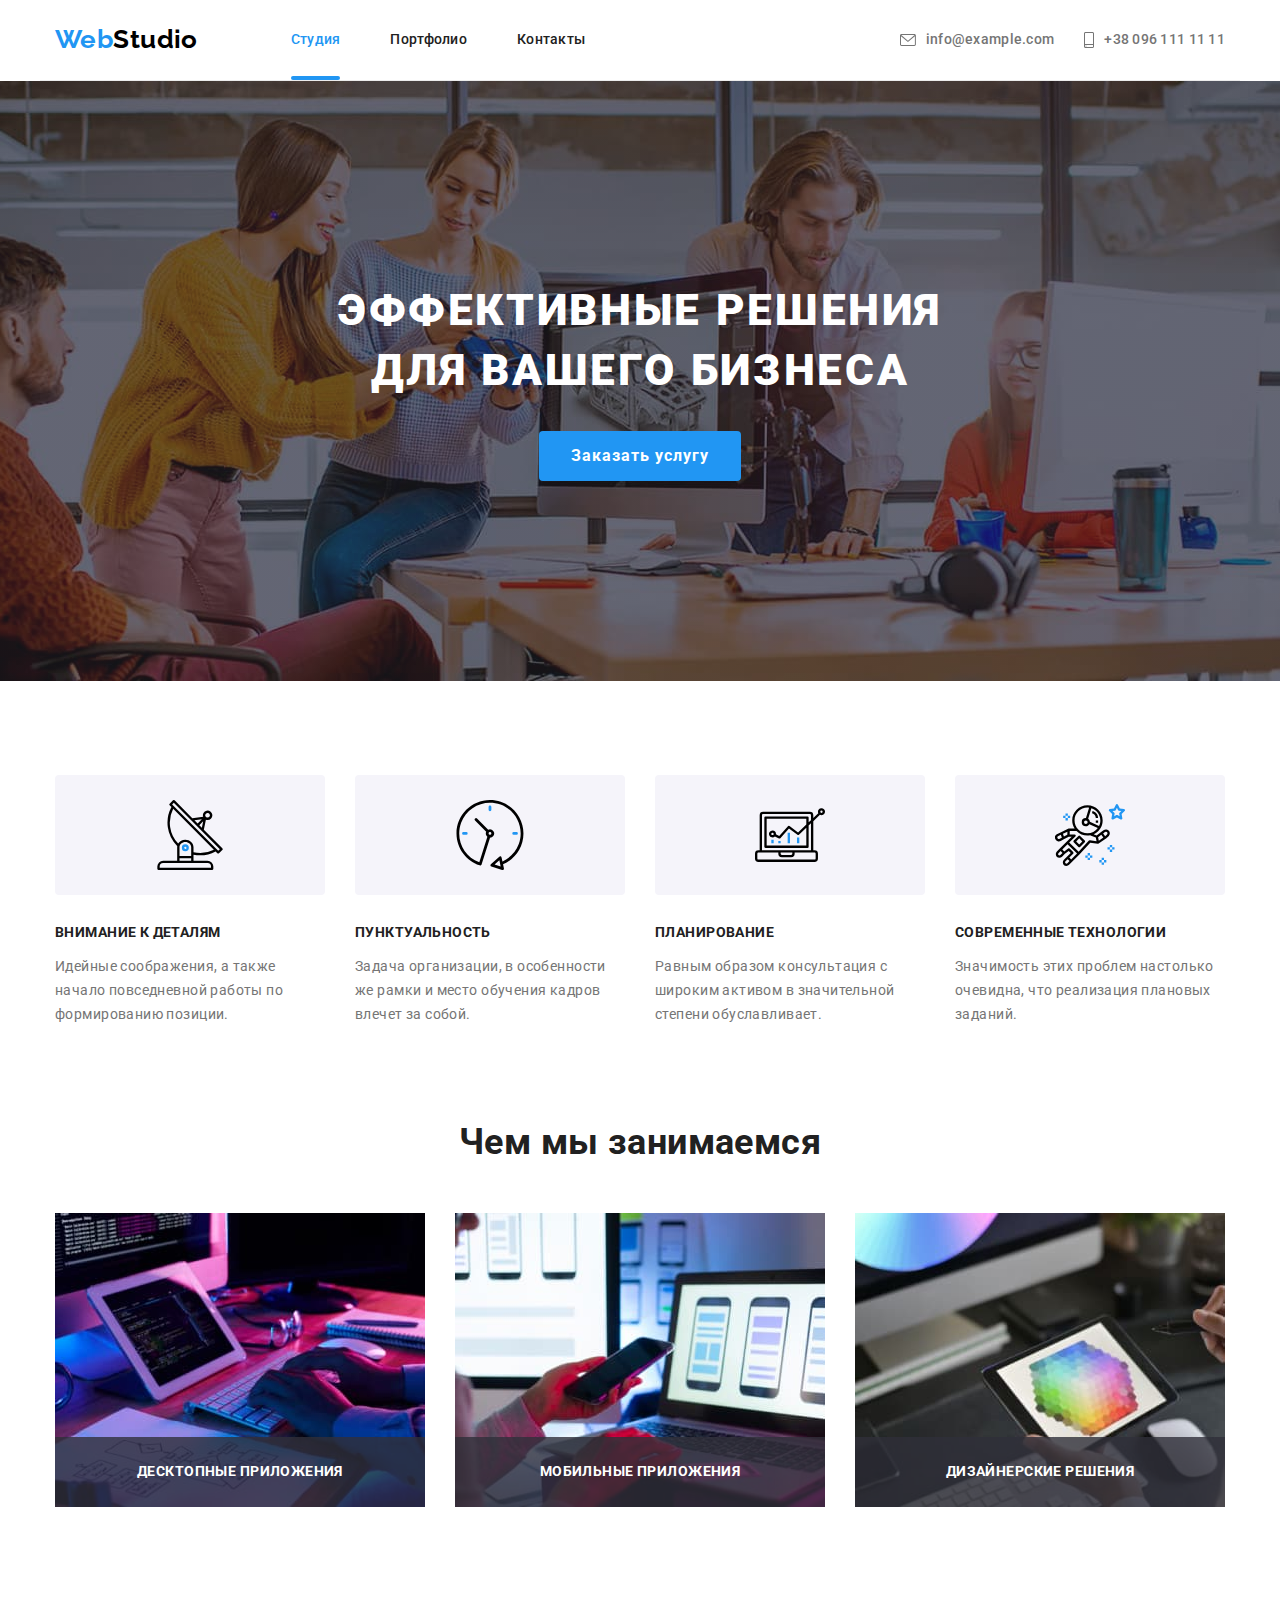
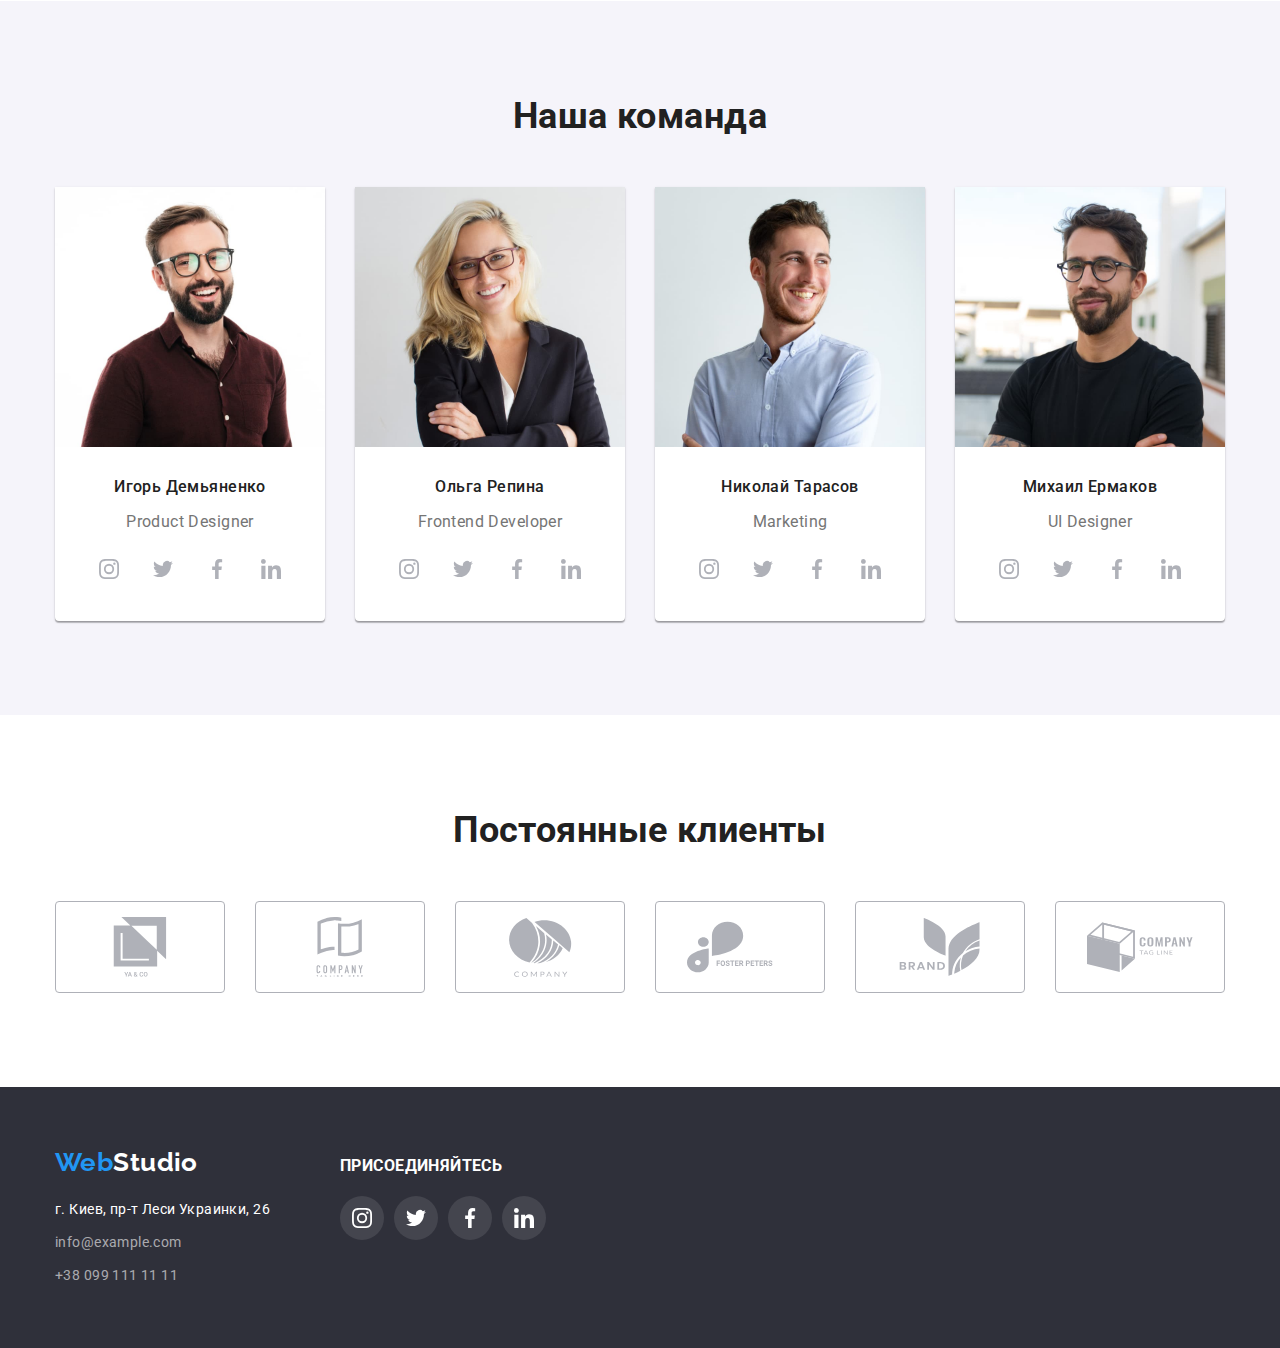
==== index.html @ 9ed55882 "summary" ====
<!DOCTYPE html>
<html lang="ru">
  <head>
    <meta charset="UTF-8" />
    <meta http-equiv="X-UA-Compatible" content="IE=edge" />
    <meta name="viewport" content="width=device-width, initial-scale=1.0" />
    <link
      href="https://fonts.googleapis.com/css2?family=Raleway:wght@700&family=Roboto:wght@400;500;700;900&display=swap"
      rel="stylesheet"
    />
    <link
      rel="stylesheet"
      href="https://cdnjs.cloudflare.com/ajax/libs/modern-normalize/1.1.0/modern-normalize.min.css"
    />
    <link rel="stylesheet" href="./css/style.css" />
    <title>Document</title>
  </head>

  <body>
    <!--ШАПКА-->

    <header>
      <div class="container main-nav">
        <nav class="logo-nav">
          <a href="./index.html" lang="en" class="logo">
            <span class="logo-color">Web</span>Studio</a
          >
          <ul class="site-nav list">
            <li class="item">
              <a href="./index.html" class="link current">Студия</a>
            </li>
            <li class="item">
              <a href="./portfolio.html" class="link">Портфолио</a>
            </li>
            <li class="item">
              <a href="#" class="link">Контакты</a>
            </li>
          </ul>
        </nav>

        <ul class="auth-nav list">
          <li class="item">
            <a class="contact-list" href="mailto:info@devstudio.com">
              <svg class="contact-icon" aria-hidden="true" width="16" height="12">
                <use href="./images/icons.svg.svg#icon-envelope"></use>
              </svg>
              info@example.com
            </a>
          </li>
          <li class="item">
            <a class="contact-list" href="tel:+380961111111">
              <svg class="contact-icon" aria-hidden="true" width="10" height="16">
                <use href="./images/icons.svg.svg#icon-smartphone"></use>
              </svg>
              +38 096 111 11 11
            </a>
          </li>
        </ul>
      </div>
    </header>

    <!--Контент-->

    <main>
      <!-- Герой-->

      <section class="hero">
        <h1 class="title">Эффективные решения для вашего бизнеса</h1>
        <button type="button" class="button" data-modal-open>Заказать услугу</button>
      </section>

      <!--Особенности-->

      <section class="section">
        <div class="container">
          <h2 class="visually-hidden">Особенности</h2>
          <ul class="list features">
            <li class="item">
              <div class="icon-item">
                <svg class="icon-features">
                  <use href="./images/icons.svg.svg#icon-antenna"></use>
                </svg>
              </div>
              <h3 class="features-list">Внимание к деталям</h3>
              <p class="text">
                Идейные соображения, а также начало повседневной работы по формированию позиции.
              </p>
            </li>
            <li class="item">
              <div class="icon-item">
                <svg class="icon-features">
                  <use href="./images/icons.svg.svg#icon-clock" width="70" height="70"></use>
                </svg>
              </div>
              <h3 class="features-list">Пунктуальность</h3>
              <p class="text">
                Задача организации, в особенности же рамки и место обучения кадров влечет за собой.
              </p>
            </li>
            <li class="item">
              <div class="icon-item">
                <svg class="icon-features">
                  <use href="./images/icons.svg.svg#icon-diagram" width="70" height="70"></use>
                </svg>
              </div>
              <h3 class="features-list">Планирование</h3>
              <p class="text">
                Равным образом консультация с широким активом в значительной степени обуславливает.
              </p>
            </li>
            <li class="item">
              <div class="icon-item">
                <svg class="icon-features">
                  <use href="./images/icons.svg.svg#icon-astronaut" width="70" height="70"></use>
                </svg>
              </div>
              <h3 class="features-list">Современные технологии</h3>
              <p class="text">
                Значимость этих проблем настолько очевидна, что реализация плановых заданий.
              </p>
            </li>
          </ul>
        </div>
      </section>

      <!--Чем мы занимаемся-->

      <section class="section-box">
        <div class="container">
          <h2 class="section-title">Чем мы занимаемся</h2>
          <ul class="list image">
            <li class="item">
              <div class="thumb">
                <img src="./images/img_6.jpg" alt="набор тексту на клавиатуре" width="370" />
                <div class="text-thumb">
                  <p>Десктопные приложения</p>
                </div>
              </div>
            </li>
            <li class="item">
              <div class="thumb">
                <img src="./images/img_5.jpg" alt="смартфон в руке" width="370" />
                <div class="text-thumb">
                  <p>Мобильные приложения</p>
                </div>
              </div>
            </li>
            <li class="item">
              <div class="thumb">
                <img src="./images/img_0.jpg" alt="планшет з гамой цветов" width="370" />
                <div class="text-thumb">
                  <p>Дизайнерские решения</p>
                </div>
              </div>
            </li>
          </ul>
        </div>
      </section>

      <!--Наша команда-->

      <section class="team-box">
        <div class="container">
          <h2 class="section-title team-name">Наша команда</h2>
          <ul class="list team">
            <li class="element-team">
              <img src="./images/img_1.jpg" alt="Работник 1" width="270" height="260" />
              <div class="team-title">
                <h3 class="section-name">Игорь Демьяненко</h3>
                <p lang="en" class="position">Product Designer</p>
                <ul class="list social-list-team">
                  <li class="social-link-team">
                    <a href="#" class="area-icon-team" aria-label="Ссылка на instagram">
                      <svg class="social-logo-team">
                        <use href="./images/icons.svg.svg#icon-instagram"></use>
                      </svg>
                    </a>
                  </li>
                  <li class="social-link-team">
                    <a href="#" class="area-icon-team" aria-label="Ссылка на twitter">
                      <svg class="social-logo-team">
                        <use href="./images/icons.svg.svg#icon-twitter"></use>
                      </svg>
                    </a>
                  </li>
                  <li class="social-link-team">
                    <a href="#" class="area-icon-team" aria-label="Ссылка на facebook">
                      <svg class="social-logo-team">
                        <use href="./images/icons.svg.svg#icon-facebook"></use>
                      </svg>
                    </a>
                  </li>
                  <li class="social-link-team">
                    <a href="#" class="area-icon-team" aria-label="Ссылка на linkedin">
                      <svg class="social-logo-team">
                        <use href="./images/icons.svg.svg#icon-linkedin"></use>
                      </svg>
                    </a>
                  </li>
                </ul>
              </div>
            </li>
            <li class="element-team">
              <img src="./images/img_2.jpg" alt="Работник 2" width="270" height="260" />
              <div class="team-title">
                <h3 class="section-name">Ольга Репина</h3>
                <p lang="en" class="position">Frontend Developer</p>
                <ul class="list social-list-team">
                  <li class="social-link-team">
                    <a href="#" class="area-icon-team" aria-label="Ссылка на instagram">
                      <svg class="social-logo-team">
                        <use href="./images/icons.svg.svg#icon-instagram"></use>
                      </svg>
                    </a>
                  </li>
                  <li class="social-link-team">
                    <a href="#" class="area-icon-team" aria-label="Ссылка на twitter">
                      <svg class="social-logo-team">
                        <use href="./images/icons.svg.svg#icon-twitter"></use>
                      </svg>
                    </a>
                  </li>
                  <li class="social-link-team">
                    <a href="#" class="area-icon-team" aria-label="Ссылка на facebook">
                      <svg class="social-logo-team">
                        <use href="./images/icons.svg.svg#icon-facebook"></use>
                      </svg>
                    </a>
                  </li>
                  <li class="social-link-team">
                    <a href="#" class="area-icon-team" aria-label="Ссылка на linkedin">
                      <svg class="social-logo-team">
                        <use href="./images/icons.svg.svg#icon-linkedin"></use>
                      </svg>
                    </a>
                  </li>
                </ul>
              </div>
            </li>
            <li class="element-team">
              <img src="./images/img_3.jpg" alt="Работник 3" width="270" height="260" />
              <div class="team-title">
                <h3 class="section-name">Николай Тарасов</h3>
                <p lang="en" class="position">Marketing</p>
                <ul class="list social-list-team">
                  <li class="social-link-team">
                    <a href="#" class="area-icon-team" aria-label="Ссылка на instagram">
                      <svg class="social-logo-team">
                        <use href="./images/icons.svg.svg#icon-instagram"></use>
                      </svg>
                    </a>
                  </li>
                  <li class="social-link-team">
                    <a href="#" class="area-icon-team" aria-label="Ссылка на twitter">
                      <svg class="social-logo-team">
                        <use href="./images/icons.svg.svg#icon-twitter"></use>
                      </svg>
                    </a>
                  </li>
                  <li class="social-link-team">
                    <a href="#" class="area-icon-team" aria-label="Ссылка на facebook">
                      <svg class="social-logo-team">
                        <use href="./images/icons.svg.svg#icon-facebook"></use>
                      </svg>
                    </a>
                  </li>
                  <li class="social-link-team">
                    <a href="#" class="area-icon-team" aria-label="Ссылка на linkedin">
                      <svg class="social-logo-team">
                        <use href="./images/icons.svg.svg#icon-linkedin"></use>
                      </svg>
                    </a>
                  </li>
                </ul>
              </div>
            </li>
            <li class="element-team">
              <img src="./images/img_4.jpg" alt="Работник 4" width="270" height="260" />
              <div class="team-title">
                <h3 class="section-name">Михаил Ермаков</h3>
                <p lang="en" class="position">UI Designer</p>
                <ul class="list social-list-team">
                  <li class="social-link-team">
                    <a href="#" class="area-icon-team" aria-label="Ссылка на instagram">
                      <svg class="social-logo-team">
                        <use href="./images/icons.svg.svg#icon-instagram"></use>
                      </svg>
                    </a>
                  </li>
                  <li class="social-link-team">
                    <a href="#" class="area-icon-team" aria-label="Ссылка на twitter">
                      <svg class="social-logo-team">
                        <use href="./images/icons.svg.svg#icon-twitter"></use>
                      </svg>
                    </a>
                  </li>
                  <li class="social-link-team">
                    <a href="#" class="area-icon-team" aria-label="Ссылка на facebook">
                      <svg class="social-logo-team">
                        <use href="./images/icons.svg.svg#icon-facebook"></use>
                      </svg>
                    </a>
                  </li>
                  <li class="social-link-team">
                    <a href="#" class="area-icon-team" aria-label="Ссылка на linkedin">
                      <svg class="social-logo-team">
                        <use href="./images/icons.svg.svg#icon-linkedin"></use>
                      </svg>
                    </a>
                  </li>
                </ul>
              </div>
            </li>
          </ul>
        </div>
      </section>

      <!--Клиенты-->

      <section class="section">
        <div class="container">
          <h2 class="section-title">Постоянные клиенты</h2>
          <ul class="client-list">
            <li class="list client">
              <a href="#" class="item-client">
                <svg class="client-logo">
                  <use href="./images/icons.svg.svg#icon-Union"></use>
                </svg>
              </a>
            </li>
            <li class="list client">
              <a href="#" class="item-client">
                <svg class="client-logo">
                  <use href="./images/icons.svg.svg#icon-group_5"></use>
                </svg>
              </a>
            </li>
            <li class="list client">
              <a href="#" class="item-client">
                <svg class="client-logo">
                  <use href="./images/icons.svg.svg#icon-group_1"></use>
                </svg>
              </a>
            </li>
            <li class="list client">
              <a href="#" class="item-client">
                <svg class="client-logo">
                  <use href="./images/icons.svg.svg#icon-group_2"></use>
                </svg>
              </a>
            </li>
            <li class="list client">
              <a href="#" class="item-client">
                <svg class="client-logo">
                  <use href="./images/icons.svg.svg#icon-group_3"></use>
                </svg>
              </a>
            </li>
            <li class="list client">
              <a href="#" class="item-client">
                <svg class="client-logo">
                  <use href="./images/icons.svg.svg#icon-group_4"></use>
                </svg>
              </a>
            </li>
          </ul>
        </div>
      </section>
    </main>

    <!--Подвал-->

    <footer class="footer">
      <div class="container footer-list">
        <div class="footer-nav">
          <a href="./index.html" lang="en" class="logo-footer">
            <span class="logo-color">Web</span>Studio</a
          >

          <address>
            <ul class="list">
              <li class="item">
                <a
                  href="https://goo.gl/maps/piqngm7oDQpEDh6u6"
                  target="_blank"
                  rel="noopener nofollow noreferrer"
                  class="map"
                >
                  г. Киев, пр-т Леси Украинки, 26
                </a>
              </li>
              <li class="item">
                <a href="mailto:info@example.com" class="contacts">info@example.com</a>
              </li>
              <li class="item">
                <a href="tel:+380991111111" class="contacts">+38 099 111 11 11</a>
              </li>
            </ul>
          </address>
        </div>
        <div class="socials">
          <h3 class="socials-title">присоединяйтесь</h3>
          <ul class="list social-list">
            <li class="social-link">
              <a href="#" class="area-icon" aria-label="Ссылка на instagram">
                <svg class="social-logo">
                  <use href="./images/icons.svg.svg#icon-instagram"></use>
                </svg>
              </a>
            </li>
            <li class="social-link">
              <a href="#" class="area-icon" aria-label="Ссылка на twitter">
                <svg class="social-logo">
                  <use href="./images/icons.svg.svg#icon-twitter"></use>
                </svg>
              </a>
            </li>
            <li class="social-link">
              <a href="#" class="area-icon" aria-label="Ссылка на facebook">
                <svg class="social-logo">
                  <use href="./images/icons.svg.svg#icon-facebook"></use>
                </svg>
              </a>
            </li>
            <li class="social-link">
              <a href="#" class="area-icon" aria-label="Ссылка на linkedin">
                <svg class="social-logo">
                  <use href="./images/icons.svg.svg#icon-linkedin"></use>
                </svg>
              </a>
            </li>
          </ul>
        </div>
      </div>
    </footer>

    <!--MOdal-->

    <div class="backdrop is-hidden" data-modal>
      <div class="modal">
        <button type="button" class="close-button" data-modal-close>
          <svg class="close-button-icon">
            <use href="./images/icons.svg.svg#close-black"></use>
          </svg>
        </button>
      </div>
    </div>

    <script src="./js/modal.js"></script>
  </body>
</html>
---- css/style.css ----
:root{
--primary-text-color: #757575;
--title-text-color: #212121;
--accent-color: #2196F3;
--primery-white-color: #FFFFFF;
--secondery-bgc-black: #2F303A;
--section-bgc-grey: #F5F4FA;
--cubik-timing: cubic-bezier(0.4, 0, 0.2, 1);
}


body{
background-color: var(--primery-white-color);
color: var(--primary-text-color);
font-family: 'Roboto';
font-size: 14px;
line-height: 1.14;
letter-spacing: 0.03em;
}

html {
    box-sizing: border-box;
}

*,
*::after,
*::before {
    box-sizing: inherit;
}

/* Стили для обнуления верхних отступов у элементов */
h1,
h2,
h3,
h4,
h5,
h6,
p {
    margin-top: 0;
}

/* Класс для обнуления базовых свойств у списков (ul) */
.list {
    list-style: none;
    padding-left: 0;
    margin: 0;
}

/* Класс для обнуления базовых свойств у ссылок */
.link {
    text-decoration: none;
    color: inherit;
}

/* Свойства для корректного отображения картинок */
img {
    display: block;
    max-width: 100%;
    height: auto;
}

/* Свойства для обнуления курсива у address */
address {
    font-style: normal;
}

.container {
    margin-left: auto;
    margin-right: auto;
    width: 1200px;
    padding-left: 15px;
    padding-right: 15px;
}

/* ШАПКА */

.main-nav{
display: flex;
align-items: center;
justify-content: space-between;
border-bottom: 1px solid #ECECEC;
}

.logo{
padding-top: 24px;
padding-bottom: 25px;

color: #000000;

font-family: 'Raleway', sans-serif;  
font-weight: 700;
font-size: 26px;
line-height: 1.19;
text-decoration: none;
transition: color 250ms var(--cubik-timing);
}

.logo-color{
color: var(--accent-color);
font-family: 'Raleway', sans-serif;
font-weight: 700;
font-size: 26px;
line-height: 1.19;
text-decoration: none;
}

.logo:hover,
.logo:focus{
color: var(--accent-color);
}

.logo-nav{
display: flex;
align-items: center;
}

.site-nav{
display: flex;
margin-left: 93px;

}

.site-nav .link::after{
content: '';

position: absolute;
left: 0;
bottom:0;
display: block;
width: 100%;
height: 4px;
border-radius: 2px;
background-color: var(--accent-color);

opacity: 0;
/*transition: opacity 250ms cubic-bezier(0.4, 0, 0.2, 1) ;*/
}

.site-nav .item+ .item{
margin-left: 50px;
}


.site-nav .link{
display: block;
padding-top: 32px;
padding-bottom: 32px;
color: var(--title-text-color);

font-weight: 500;
letter-spacing: 0.02em;
text-decoration: none;

position: relative;
transition: color 250ms var(--cubik-timing);
}

.link.current::after{
opacity: 1;
}

.site-nav .link:hover,
.site-nav .link:focus{
color: var(--accent-color);

}
.link.current{
color: var(--accent-color);}

.auth-nav{
display: flex;
align-items: center;
}

.auth-nav .item+ .item{
margin-left: 30px;
}

.auth-nav a{
display: flex;
padding-top: 32px;
padding-bottom: 32px;

color: var(--primary-text-color);

font-weight: 500;
letter-spacing: 0.02em;
text-decoration: none;
transition: color 250ms var(--cubik-timing);
}

.auth-nav a:hover,
.auth-nav a:focus{
color: var(--accent-color);
}

.contact-list:hover .contact-icon,
.contact-list:focus .contact-icon{
fill: var(--accent-color);
}

.contact-list{
    align-items: center;
}

.contact-icon{
justify-content: center;
align-items: center;
margin-right: 10px;
fill: var(--primary-text-color);
transition: fill 250ms var(--cubik-timing);
}

/* ГЕРОЙ */

.visually-hidden {
    position: absolute;
    width: 1px;
    height: 1px;
    margin: -1px;
    border: 0;
    padding: 0;

    white-space: nowrap;
    clip-path: inset(100%);
    clip: rect(0 0 0 0);
    overflow: hidden;
}

.hero{
text-align: center;
padding: 200px 0;
color: var(--primery-white-color);
max-width: 1600px;
height: 600px;
margin-left: auto;
margin-right: auto;
background-image:linear-gradient(to right, rgba(47, 48, 58, 0.4), rgba(47, 48, 58, 0.4)),
url('../images/office.jpg');
background-color: #C4C4C4;
background-size: cover;
background-repeat: no-repeat;
background-position: center;
}


.title {
width: 693px;
margin-right: auto;
margin-left: auto;
margin-top: 0;
margin-bottom: 30px;

color: var(--primery-white-color);
font-weight: 900;
font-size: 44px;
line-height: 1.36;
text-align: center;
letter-spacing: 0.06em;
text-transform: uppercase;
}

.button{
border-radius: 4px;
padding: 10px 32px;
border-color: var(--accent-color);
border: none;

color: var(--primery-white-color);
background-color: var(--accent-color);

font-family: inherit;
font-weight: 700;
font-size: 16px;
line-height: 1.88;
align-items: center;
text-align: center;
letter-spacing: 0.06em;
cursor: pointer;
transition: background-color 250ms var(--cubik-timing);


}

.button:hover,
.button:focus{
background-color: #188CE8;
}

.is-hidden{
visibility: hidden;
opacity: 0;
pointer-events: none;
}


/* MODAL*/


.modal{
position: absolute;
top: 50%;
left: 50%;
transform: translate(-50%, -50%);
width: 528px;
min-height: 600px;

background: var(--primery-white-color);
box-shadow: 0px 1px 3px rgba(0, 0, 0, 0.12), 0px 1px 1px rgba(0, 0, 0, 0.14), 0px 2px 1px rgba(0, 0, 0, 0.2);
border-radius: 4px;
opacity: 1;
visibility: visible;
}

.backdrop{
position: fixed;
z-index: 20;
top: 0;
left: 0;
width: 100%;
height: 100%;
background: rgba(0, 0, 0, 0.2);
transition: opacity 250ms var(--cubik-timing), visibility 250ms var(--cubik-timing);
}

.close-button{
position: absolute;
top: 8px;
right: 8px;
width: 30px;
height: 30px;
padding: 0;

background: #FFFFFF;
border: 1px solid rgba(0, 0, 0, 0.1);
border-radius: 50% 50%;
}

.close-button-icon{
position: absolute;
width: 18px;
height: 18px;
top: 50%;
left: 50%;
transform: translate(-50%, -50%);
}



/* Особенности*/


.section{
padding: 94px 0;
}

.features{
display: flex;
}

.icon-item{
    display: flex;
width: 270px;
height: 120px;
    margin-left: auto;
    margin-right: auto;
    margin-bottom: 30px;
   background-color: var(--section-bgc-grey);
    border-radius: 4px;
    justify-content: center;
    align-items: center;
}

.icon-features{
width: 70px;
height: 70px;
}

.features .item+ .item{
margin-left: 30px;
}

.features-list{
color:var(--title-text-color);
font-size: 14px;
font-weight: 700;
text-transform: uppercase;
}

.text{
margin-top: 0px;
margin-bottom: 0px;
color: var(--primary-text-color);
line-height: 1.71;
}


/*Чем мы занимаемся*/


.section-box{
padding-bottom: 94px;
}

.image{
display: flex;
margin-top: 50px;
}

.image .item{
margin-left: auto;
margin-right: auto;

}
.image .item+.item {
    margin-left: 30px;
}

.section-title{
margin-bottom: 0px;

color: var(--title-text-color);
font-weight: 700;
font-size: 36px;
line-height: 1.17;
text-align: center;
}

.thumb{
position: relative;
}

.text-thumb{
position: absolute;
bottom: 0;

width: 100%;
background: rgba(47, 48, 58, 0.8);
}

.text-thumb>p{
font-weight: 700;   
text-align: center;
text-transform: uppercase;
color: var(--primery-white-color);

padding: 27px;
margin: 0px;
}


/*Наша команда*/


.team-box{
    padding: 94px 0;
background-color: var(--section-bgc-grey);
}

.team{
display: flex;

}
.team-name{
margin-bottom: 50px;
}

.element-team{
box-shadow: 0px 1px 3px rgba(0, 0, 0, 0.12), 0px 1px 1px rgba(0, 0, 0, 0.14), 0px 2px 1px rgba(0, 0, 0, 0.2);
border-radius: 0px 0px 4px 4px;

background-color: var(--primery-white-color);
}

.team .element-team+.element-team{
    margin-left: 30px;
}

.section-name {
color: var(--title-text-color);
font-weight: 500;
font-size: 16px;
line-height: 1.19;
text-align: center;}

.team-title{
padding: 30px 0;
}

.position{
font-size: 16px;
line-height: 1.19;
text-align: center;
margin-bottom: 0px;
}

.social-list-team{
display: flex;
justify-content: center;
margin-top: 16px;
}

.social-list-team .social-link-team+.social-link-team {
    margin-left: 10px;
}

.social-logo-team {
    width: 20px;
    height: 20px;
    
}

.area-icon-team {
    display: flex;
    width: 44px;
    height: 44px;
    background: var(--primery-white-color);
    border-radius: 50%;
    background-size: 20px;
    justify-content: center;
    align-items: center;
    fill: #AFB1B8;
    transition: fill 250ms var(--cubik-timing), background 250ms var(--cubik-timing);
}

.area-icon-team:hover,
.area-icon-team:focus{
background: var(--accent-color);
fill: var(--primery-white-color);
}


/* Клиенты */



.client-list{
display: flex;
margin-top: 50px;
margin-bottom: 0px;
padding: 0px;
}

.client-list .client+.client{
margin-left: 30px;
}

.item-client{
display: flex;
width: 170px;
height: 92px;
    margin-left: auto;
    margin-right: auto;
    border: 1px solid #AFB1B8;
    border-radius: 4px;
    justify-content: center;
    align-items: center;
    fill: #AFB1B8;
    transition: fill 250ms var(--cubik-timing), border 250ms var(--cubik-timing);
}


.client-logo{
width: 106px;
height: 60px;

}

.item-client:hover,
.item-client:focus{
border:1px solid var(--accent-color);
fill: var(--accent-color);
}


/* Подвал */


.footer{
padding: 60px 0;
background-color: var(--secondery-bgc-black);
}
.container.footer-list{
display: flex;
align-items: baseline;
}

.map{
color:var(--primery-white-color);
line-height: 1.71;
}


.contacts{
color: rgba(255, 255, 255, 0.6);
line-height: 1.71;  
transition: color 250ms var(--cubik-timing);
}

.contacts:hover,
.contacts:focus{
color: var(--accent-color);
}

.map, .contacts{
font-style: normal;
text-decoration: none;
}



.logo-footer{
display: inline-block;
margin-bottom: 20px;

color: var(--primery-white-color);
font-family: 'Raleway', sans-serif;
font-weight: 700;
font-size: 26px;
line-height: 1.19;
text-decoration: none;
}

.footer .item+ .item{
margin-top: 9px;}

.socials-title{
margin-bottom: 20px;
font-weight: 700;
text-transform: uppercase;

color: #FFFFFF;
}

.socials{
display: flex;
flex-direction: column;
margin-left: 70px;
}

.social-list{
display: flex;

}
.social-list .social-link+.social-link{
margin-left: 10px;
}

.social-logo{
width: 20px;
height: 20px;
fill: var(--primery-white-color);
}


.area-icon{
display: flex;
width: 44px;
    height: 44px;
    background: rgba(255, 255, 255, 0.1);
    border-radius: 50%;
    background-size: 20px;
    justify-content: center;
    align-items: center;
    transition: background 250ms var(--cubik-timing);
}

.area-icon:hover,
.area-icon:focus{
background: var(--accent-color);
}


/* portfolio */

.button-portfolio {
padding: 6px 22px;
color: var(--title-text-color);
background-color: var(--section-bgc-grey);
font-family: inherit;
font-weight: 500;
font-size: 16px;
line-height: 1.62;
text-align: center;
cursor: pointer;
border-radius: 4px;
border-color: transparent;

transition: color 250ms var(--cubik-timing), background-color 250ms var(--cubik-timing), box-shadow 250ms var(--cubik-timing);
}

.button-portfolio:hover,
.button-portfolio:focus{
color: var(--primery-white-color);
background-color: var(--accent-color);
box-shadow: 0px 3px 1px rgba(0, 0, 0, 0.1), 0px 1px 2px rgba(0, 0, 0, 0.08), 0px 2px 2px rgba(0, 0, 0, 0.12);
}

.button-portfolio:active{
background-color: var(--accent-color);
color: var(--primery-white-color);
box-shadow: 0px 3px 1px rgba(0, 0, 0, 0.1), 0px 1px 2px rgba(0, 0, 0, 0.08), 0px 2px 2px rgba(0, 0, 0, 0.12);
}
.overlay-block {
    position: relative;
overflow: hidden;
}

.overlay{
 position: absolute;
 top: 0;
 left: 0;
 width: 100%;
 height: 100%;
 padding: 63px 24px;
background: rgba(33, 150, 243, 0.9);

 transform: translatey(100%);
 transition: transform 250ms var(--cubik-timing);
 }

 .overlay>p {
    position: absolute;
font-size: 18px;
line-height: 1.56;
letter-spacing: 0.03em;
color: var(--primery-white-color)
 }

 .element-item:hover .overlay {
transform: translatey(0);
}

.works {
margin-bottom: 4px;

color: var(--title-text-color);
font-weight: 700;
font-size: 18px;
line-height: 2;
letter-spacing: 0.06em;
}

.work-program{
font-size: 16px;
line-height: 1.88;
margin-bottom: 0px;
}

.cards .work-program.works{
display: flex;
justify-content: end;
}

.cards{
display: flex;
flex-wrap: wrap;
}

.element{
width: calc((100% - 60px) / 3);
margin-right: 30px;
margin-bottom: 30px;

}
.element-item{
display: block;
border: 1px solid #EEEEEE;
position: relative;
overflow: hidden;
transition: box-shadow 250ms var(--cubik-timing);
}

 .element-item:hover,
 .element-item:focus{
box-shadow: 0px 1px 1px rgba(0, 0, 0, 0.12), 0px 4px 4px rgba(0, 0, 0, 0.06), 1px 4px 6px rgba(0, 0, 0, 0.16);
}

.element:nth-child(3n){
margin-right: 0px;
}

.element:nth-last-child(-n + 3){
margin-bottom: 0px;
}

.card-title{
padding: 20px 24px;
}

.button-item{
display: flex;
justify-content: center;
margin-bottom: 50px;
}

.button-item .item:not(:last-child){
margin-right: 8px;
}
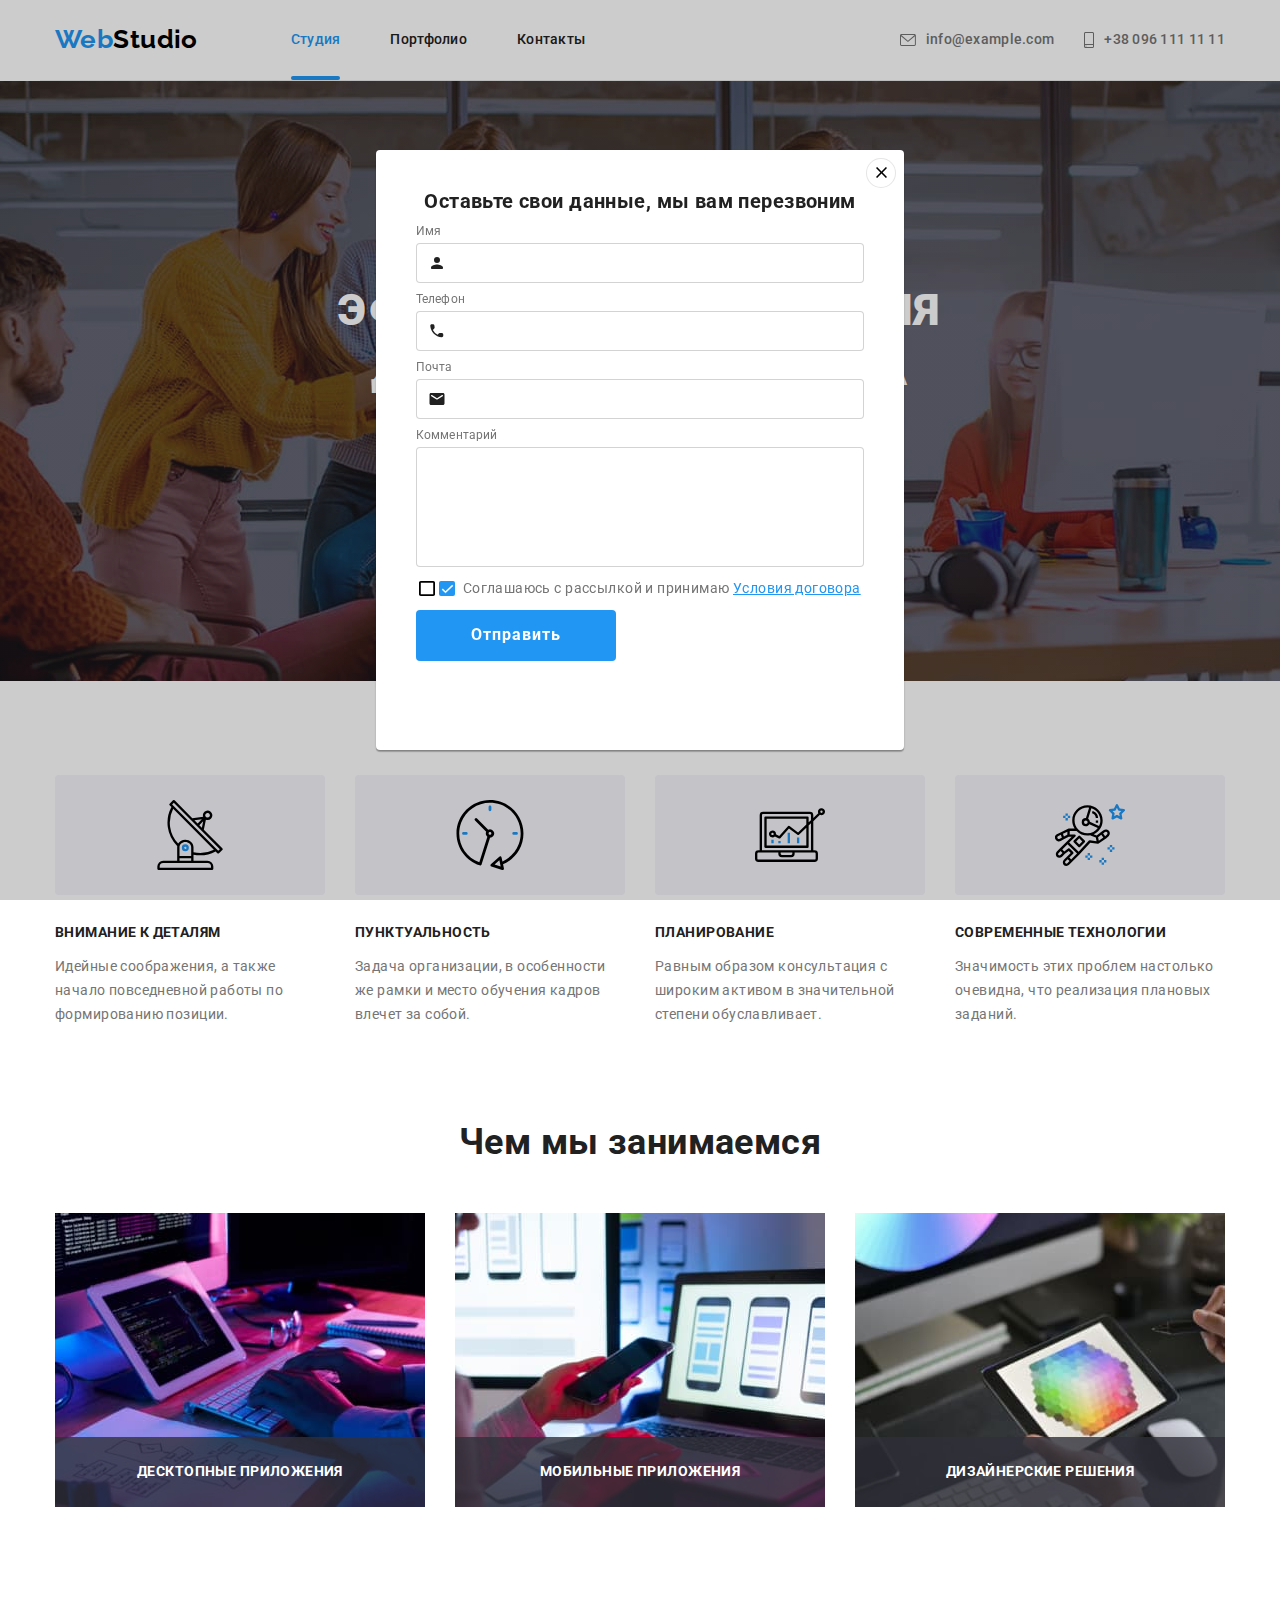
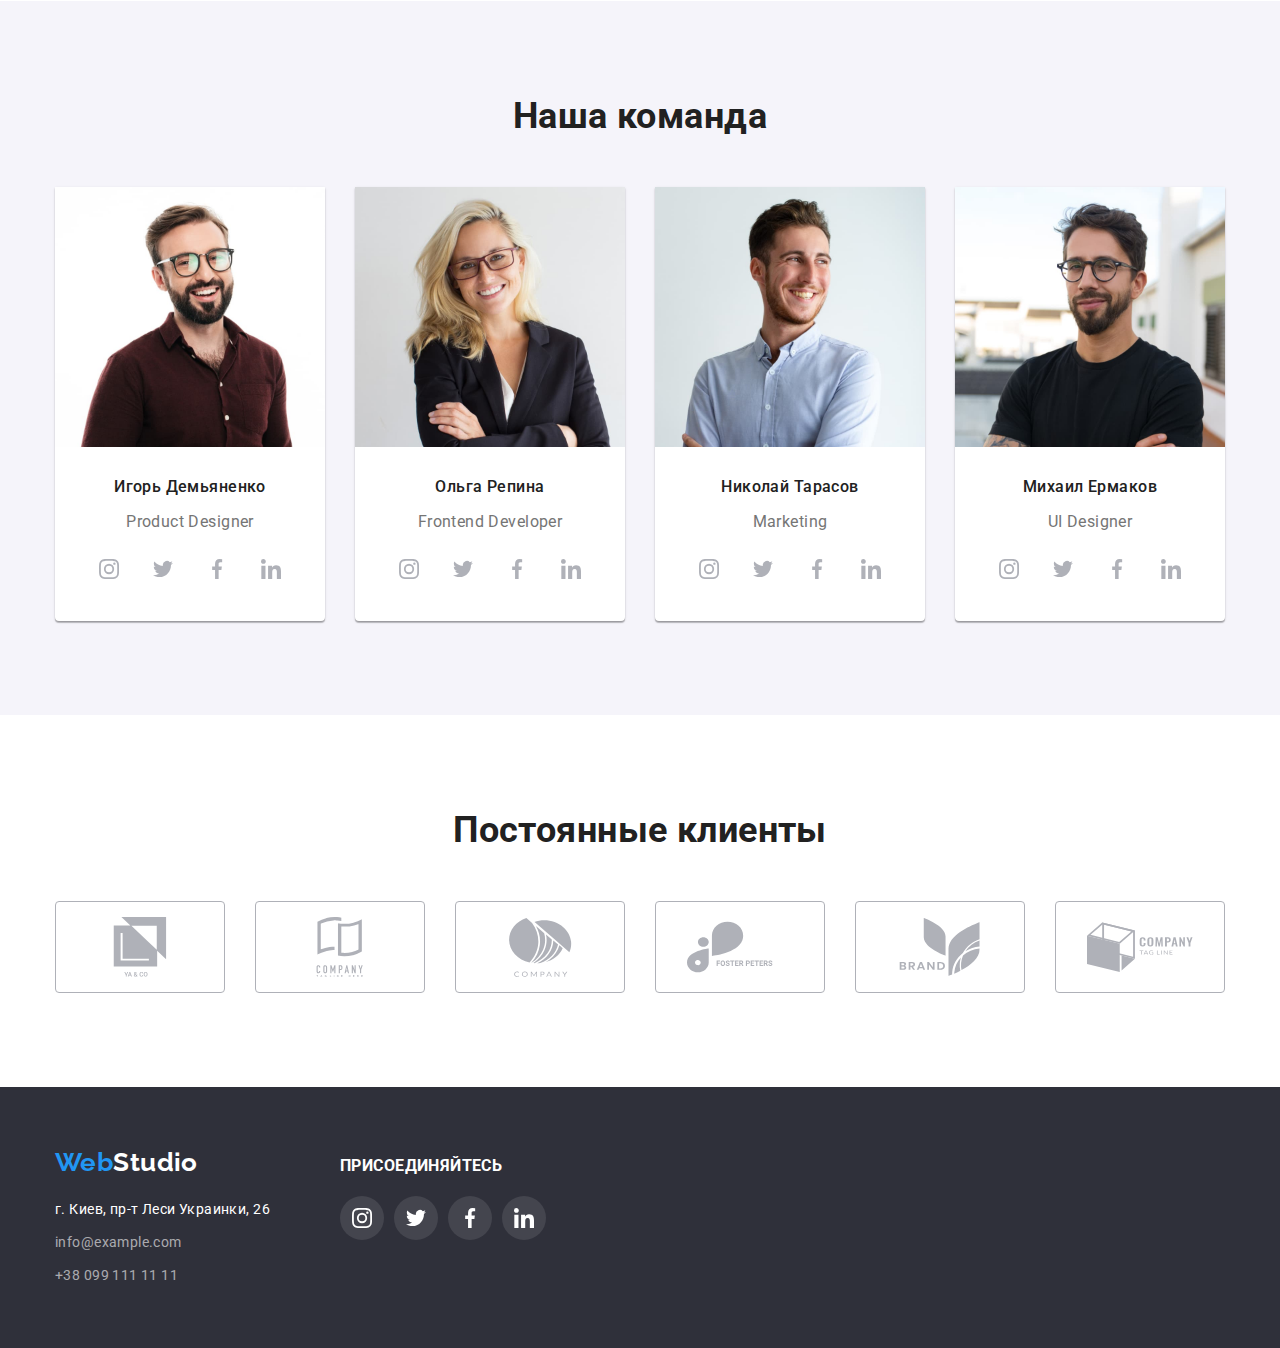
==== commit e25cef0b: "created checkbox and form button" ====
--- a/index.html
+++ b/index.html
@@ -443,6 +443,69 @@
             <use href="./images/icons.svg.svg#close-black"></use>
           </svg>
         </button>
+        <div class="modal-inner">
+          <h3 class="title-form">Оставьте свои данные, мы вам перезвоним</h3>
+          <form class="form" name="user-data" autocomplete="on" novalidate>
+            <div class="form-field">
+              <label class="form-field-label">
+                Имя
+                <div class="form-field-inner">
+                <input class="form-field-input" type="text" name="username" />
+                <svg class="form-field-icon" width="18" height="18" aria-hidden="true">
+                  <use href="./images/icons.svg.svg#person-black"></use>
+                  </div>
+              </label>
+            </div>
+            <div class="form-field">
+              <label class="form-field-label">
+                Телефон
+                <div class="form-field-inner">
+                <input class="form-field-input" type="tel" name="usertelephone" />
+                <svg class="form-field-icon" width="18" height="18" aria-hidden="true">
+                  <use href="./images/icons.svg.svg#phone-black"></use>
+                  </div>
+                </svg>
+              </label>
+            </div>
+            <div class="form-field">
+              <label class="form-field-label">
+                Почта
+                <div class="form-field-inner">
+                <input class="form-field-input" type="email" name="useremail" />
+                <svg class="form-field-icon" width="18" height="18" aria-hidden="true">
+                  <use href="./images/icons.svg.svg#email-black"></use>
+                  </div>
+              </label>
+            </div>
+            <div class="form-field">
+              <label class="form-field-label">
+                Комментарий
+                <textarea
+                  class="form-field-input form-coment"
+                  name="coment"
+                  rows="6"
+                  placeholder="Введите текст"
+                >
+                </textarea>
+              </label>
+            </div>
+            <div class="form-field-checkbox">
+              <label class="checkbox-label">
+                <div class="checkbox-control">
+                  <svg class="checkbox-icon-vector" width="16" height="15">
+                    <use href="./images/icons.svg.svg#vector"></use>
+                  </svg>
+                  <svg class="checkbox-icon" width="16" height="15">
+                    <use href="./images/icons.svg.svg#icon-check"></use>
+                  </svg>
+                <input type="checkbox" class="checkbox-input visually-hidden">
+                </div>
+              </label>
+              <p>Соглашаюсь с рассылкой и принимаю <a href="#" class="contract">Условия договора</a></p>
+            </div>
+            <button type="submit" class="button button-form">Отправить</button>
+          </form>
+        </div>
       </div>
     </div>
 
--- a/css/style.css
+++ b/css/style.css
@@ -278,8 +278,6 @@
 letter-spacing: 0.06em;
 cursor: pointer;
 transition: background-color 250ms var(--cubik-timing);
-
-
 }
 
 .button:hover,
@@ -287,7 +285,7 @@
 background-color: #188CE8;
 }
 
-.is-hidden{
+.is-hidden!!{
 visibility: hidden;
 opacity: 0;
 pointer-events: none;
@@ -330,10 +328,12 @@
 width: 30px;
 height: 30px;
 padding: 0;
-
-background: #FFFFFF;
+cursor: pointer;
+background-color: var(--primery-white-color);
+
 border: 1px solid rgba(0, 0, 0, 0.1);
 border-radius: 50% 50%;
+transition: fill 250ms var(--cubik-timing);
 }
 
 .close-button-icon{
@@ -343,10 +343,111 @@
 top: 50%;
 left: 50%;
 transform: translate(-50%, -50%);
-}
-
-
-
+
+}
+
+.close-button:hover{
+fill: var(--accent-color);
+}
+
+.modal-inner{
+padding: 40px;
+}
+
+.title-form{
+font-weight: 700;
+font-size: 20px;
+line-height: 1.15;
+text-align: center;
+ 
+color: var(--title-text-color);
+margin-bottom: 12px;
+}
+
+.form-field:not(:last-child){
+margin-bottom: 10px;
+}
+
+.form-field-label{
+display: block;
+
+font-weight: 400;
+font-size: 12px;
+line-height: 1.16;
+letter-spacing: 0.01em;
+color: var(--primary-text-color)
+}
+
+.form-field-input{
+width: 100%;
+height: 40px;
+border: 1px solid rgba(33, 33, 33, 0.2);
+border-radius: 4px;
+padding: 12px 12px 12px 42px;
+cursor: pointer;
+outline: none;
+
+transition: border-color 250ms var(--cubik-timing);
+}
+
+
+.form-field-input:focus {
+border-color: var(--accent-color);
+
+}
+.form-field-input:focus + .form-field-icon{
+fill: var(--accent-color);
+
+}
+
+.form-field-input.form-coment{
+padding: 12px 16px;
+height: 120px;
+resize: none;
+margin-top: 4px;
+
+}
+
+.form-field-input.form-coment::placeholder{
+color: rgba(117, 117, 117, 0.5);
+}
+
+.form-field-inner{
+position: relative;
+margin-top: 4px;
+}
+
+.form-field-icon{
+position: absolute;
+top: 50%;
+left: 12px;
+fill: var(--title-text-color);
+transform: translateY(-50%);
+
+transition: border-color 250ms var(--cubik-timing);
+}
+
+.checkbox-control{
+
+}
+.checkbox-label{
+display: block;
+margin-right: 8px;}
+
+  .form-field-checkbox{
+    display: flex;
+    justify-content: center;
+}
+
+.contract{
+color: var(--accent-color);
+}
+
+.button-form{
+width: 200px;
+margin-left: auto;
+margin-right: auto;
+}
 /* Особенности*/
 
 
@@ -580,6 +681,7 @@
 padding: 60px 0;
 background-color: var(--secondery-bgc-black);
 }
+
 .container.footer-list{
 display: flex;
 align-items: baseline;
@@ -589,7 +691,6 @@
 color:var(--primery-white-color);
 line-height: 1.71;
 }
-
 
 .contacts{
 color: rgba(255, 255, 255, 0.6);
@@ -606,8 +707,6 @@
 font-style: normal;
 text-decoration: none;
 }
-
-
 
 .logo-footer{
 display: inline-block;
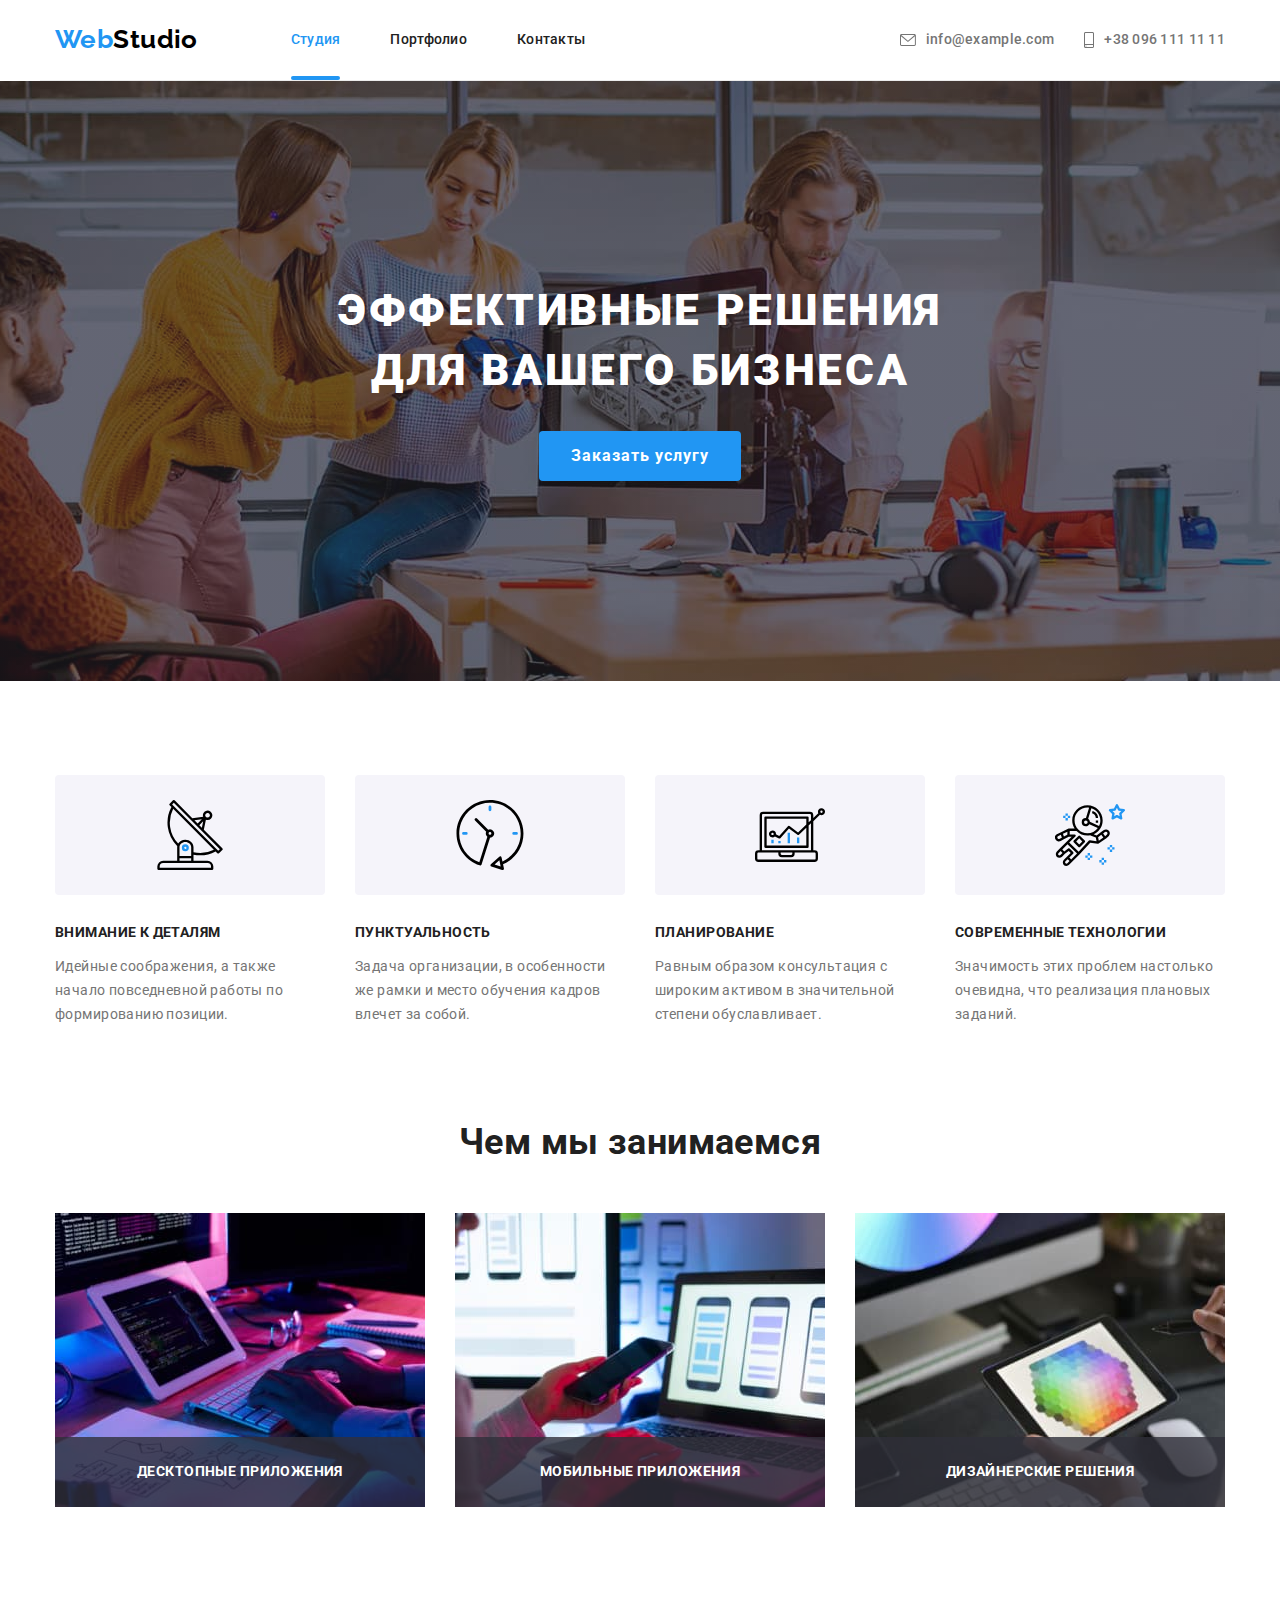
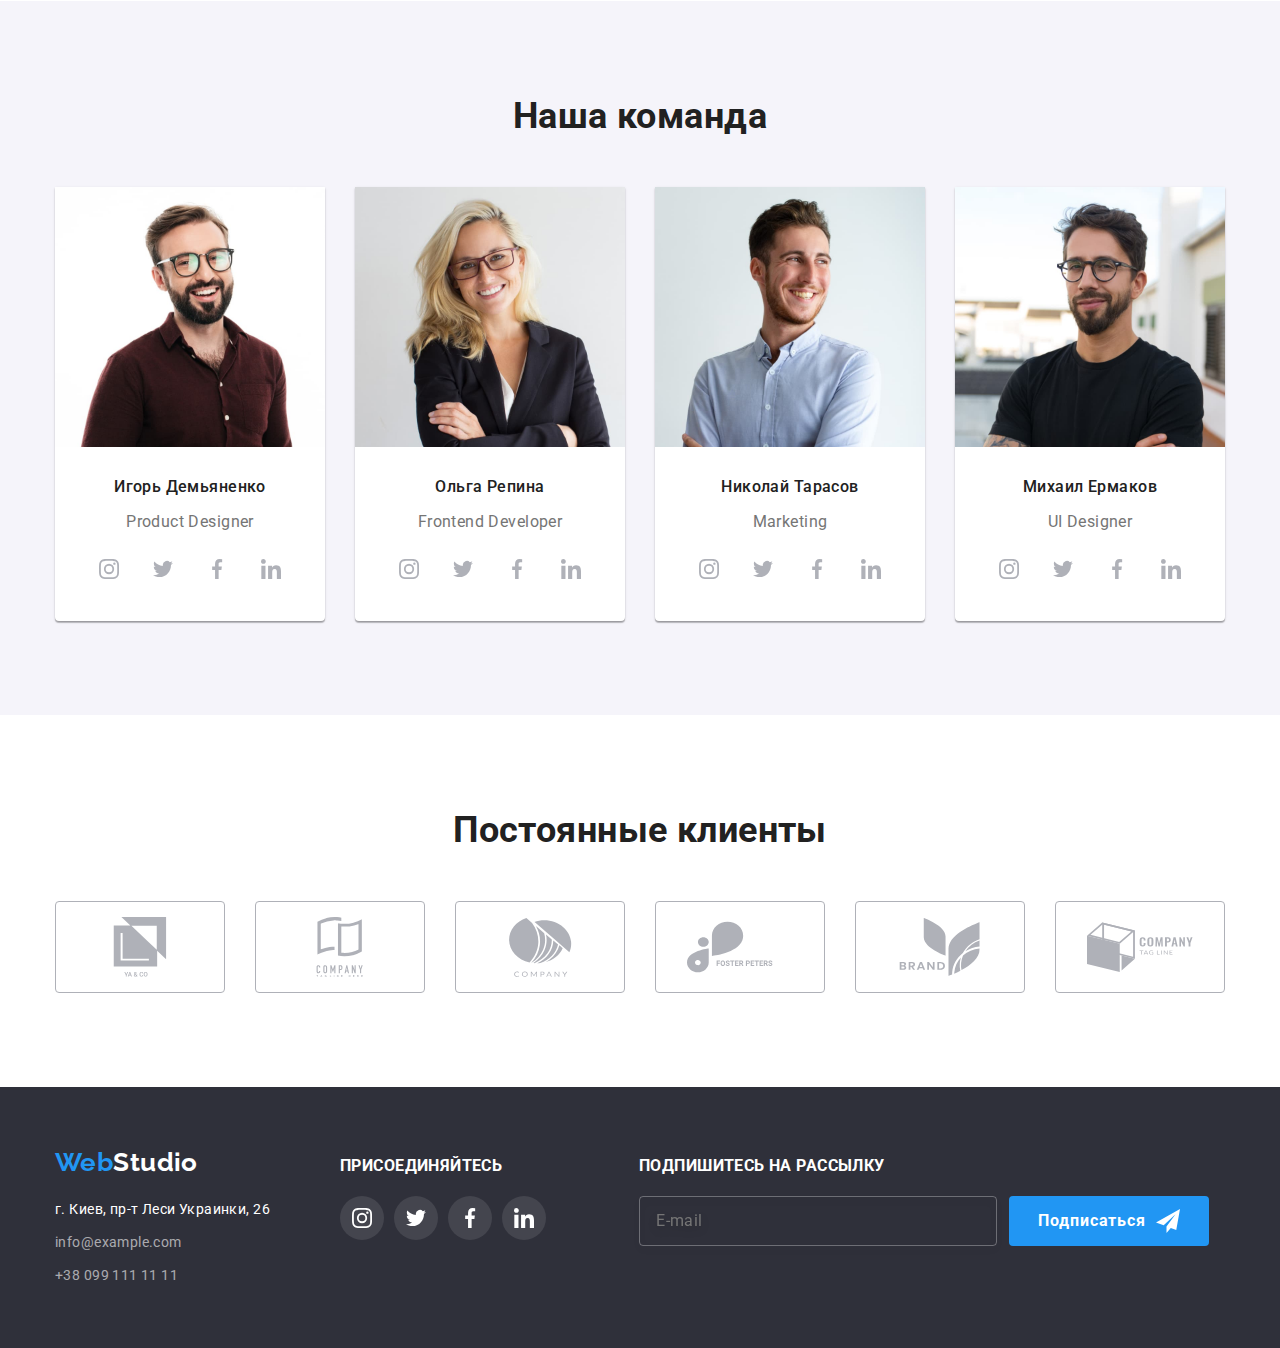
==== commit f75f1746: "created button" ====
--- a/index.html
+++ b/index.html
@@ -431,6 +431,25 @@
             </li>
           </ul>
         </div>
+        <div class="subscription">
+          <h3 class="socials-title">Подпишитесь на рассылку</h3>
+          <form class="form-subscription">
+            <div class="form-subscription-field">
+              <label class="form-subscription-label">
+                <input 
+                class="form-subscription-input" 
+                type="email" 
+                name="useremail"
+                placeholder="E-mail" />
+              </label>
+             <button type="submit" class="button button-subscription">Подписаться
+              <svg class="subscription-icon" aria-hidden="true" width="24" height="24">
+                <use href="./images/icons.svg.svg#icon-send"></use>
+              </svg>
+             </button>
+            </div>
+          </form>
+        </div>
       </div>
     </footer>
 
@@ -439,7 +458,7 @@
     <div class="backdrop is-hidden" data-modal>
       <div class="modal">
         <button type="button" class="close-button" data-modal-close>
-          <svg class="close-button-icon">
+          <svg class="close-button-icon" aria-hidden="true">
             <use href="./images/icons.svg.svg#close-black"></use>
           </svg>
         </button>
@@ -450,8 +469,15 @@
               <label class="form-field-label">
                 Имя
                 <div class="form-field-inner">
-                <input class="form-field-input" type="text" name="username" />
-                <svg class="form-field-icon" width="18" height="18" aria-hidden="true">
+                <input 
+                class="form-field-input" 
+                type="text" 
+                name="username" />
+                <svg 
+                class="form-field-icon" 
+                width="18" 
+                height="18" 
+                aria-hidden="true">
                   <use href="./images/icons.svg.svg#person-black"></use>
                   </div>
               </label>
@@ -460,8 +486,15 @@
               <label class="form-field-label">
                 Телефон
                 <div class="form-field-inner">
-                <input class="form-field-input" type="tel" name="usertelephone" />
-                <svg class="form-field-icon" width="18" height="18" aria-hidden="true">
+                <input 
+                class="form-field-input" 
+                type="tel" 
+                name="usertelephone" />
+                <svg 
+                class="form-field-icon" 
+                width="18" 
+                height="18" 
+                aria-hidden="true">
                   <use href="./images/icons.svg.svg#phone-black"></use>
                   </div>
                 </svg>
@@ -471,8 +504,16 @@
               <label class="form-field-label">
                 Почта
                 <div class="form-field-inner">
-                <input class="form-field-input" type="email" name="useremail" />
-                <svg class="form-field-icon" width="18" height="18" aria-hidden="true">
+                <input 
+                class="form-field-input" 
+                type="email" 
+                name="useremail"
+                 />
+                <svg 
+                class="form-field-icon" 
+                width="18" 
+                height="18" 
+                aria-hidden="true">
                   <use href="./images/icons.svg.svg#email-black"></use>
                   </div>
               </label>
@@ -483,7 +524,6 @@
                 <textarea
                   class="form-field-input form-coment"
                   name="coment"
-                  rows="6"
                   placeholder="Введите текст"
                 >
                 </textarea>
@@ -491,17 +531,23 @@
             </div>
             <div class="form-field-checkbox">
               <label class="checkbox-label">
-                <div class="checkbox-control">
-                  <svg class="checkbox-icon-vector" width="16" height="15">
+
+            <!--    <div class="checkbox-control">
+                  <svg 
+                  class="checkbox-icon-vector" 
+                  width="16" 
+                  height="15">
                     <use href="./images/icons.svg.svg#vector"></use>
                   </svg>
                   <svg class="checkbox-icon" width="16" height="15">
                     <use href="./images/icons.svg.svg#icon-check"></use>
                   </svg>
+                  -->
+
                 <input type="checkbox" class="checkbox-input visually-hidden">
-                </div>
+                <span class="checkbox-icon"></span>
+                Соглашаюсь с рассылкой и принимаю <a href="#" class="contract">Условия договора</a>
               </label>
-              <p>Соглашаюсь с рассылкой и принимаю <a href="#" class="contract">Условия договора</a></p>
             </div>
             <button type="submit" class="button button-form">Отправить</button>
           </form>
--- a/css/style.css
+++ b/css/style.css
@@ -285,7 +285,7 @@
 background-color: #188CE8;
 }
 
-.is-hidden!!{
+.is-hidden{
 visibility: hidden;
 opacity: 0;
 pointer-events: none;
@@ -334,6 +334,7 @@
 border: 1px solid rgba(0, 0, 0, 0.1);
 border-radius: 50% 50%;
 transition: fill 250ms var(--cubik-timing);
+outline: none;
 }
 
 .close-button-icon{
@@ -346,7 +347,8 @@
 
 }
 
-.close-button:hover{
+.close-button:hover,
+.close-button:focus{
 fill: var(--accent-color);
 }
 
@@ -391,13 +393,14 @@
 }
 
 
-.form-field-input:focus {
+.form-field-input:focus,
+.form-field-input:hover {
 border-color: var(--accent-color);
-
-}
-.form-field-input:focus + .form-field-icon{
+}
+
+.form-field-input:focus + .form-field-icon,
+.form-field-input:hover+.form-field-icon{
 fill: var(--accent-color);
-
 }
 
 .form-field-input.form-coment{
@@ -405,12 +408,12 @@
 height: 120px;
 resize: none;
 margin-top: 4px;
-
 }
 
 .form-field-input.form-coment::placeholder{
 color: rgba(117, 117, 117, 0.5);
 }
+
 
 .form-field-inner{
 position: relative;
@@ -424,30 +427,67 @@
 fill: var(--title-text-color);
 transform: translateY(-50%);
 
-transition: border-color 250ms var(--cubik-timing);
-}
-
-.checkbox-control{
-
-}
+transition: fill 250ms var(--cubik-timing);
+}
+
+
 .checkbox-label{
 display: block;
-margin-right: 8px;}
-
-  .form-field-checkbox{
-    display: flex;
-    justify-content: center;
-}
+margin-right: 8px;
+margin-bottom: 0px;
+position: relative;
+margin-left: 23px;
+}
+
+.form-field-checkbox{
+display: flex;
+justify-content: center;
+}
+
+
+.checkbox-icon{
+position: absolute;
+left: 0;
+top: 0;
+width: 16px;
+height: 15px;
+background-image: url('../images/Vector.svg');
+margin-left: -23px;
+transition: background-image 250ms var(--cubik-timing);
+
+}
+
+.checkbox-input:checked + .checkbox-icon{
+background-image: url('../images/icon-check.svg');}
+
+/*
+
+.checkbox-input:focus +.checkbox-icon{
+background-image: url('../images/Vector.svg');
+
+}
+.checkbox-input:checked:focus+.checkbox-icon {
+    background-image: url('../images/icon-check.svg');
+
+}
+*/
+
 
 .contract{
 color: var(--accent-color);
 }
 
 .button-form{
+display: block;
 width: 200px;
 margin-left: auto;
-margin-right: auto;
-}
+margin-right:auto;
+margin-top: 30px;
+background: var(--accent-color);
+box-shadow: 0px 4px 4px rgba(0, 0, 0, 0.15);
+border-radius: 4px;
+}
+
 /* Особенности*/
 
 
@@ -769,6 +809,51 @@
 background: var(--accent-color);
 }
 
+.form-subscription-field{
+display:flex;}
+
+.form-subscription-input{
+font-weight: 400;
+font-size: 16px;
+line-height: 1.25;
+
+display: flex;
+align-items: center;
+letter-spacing: 0.03em;
+color: rgba(255, 255, 255, 0.6);
+
+background-color: transparent;
+border: 1px solid rgba(255, 255, 255, 0.3);
+filter: drop-shadow(0px 4px 4px rgba(0, 0, 0, 0.15));
+border-radius: 4px;
+padding: 15px 16px ;}
+
+.subscription{
+margin-left: 93px;
+}
+
+.form-subscription-label{
+    width: 358px;
+}
+
+.form-subscription-input{
+height: 50px;
+width: 100%;
+display: block;
+outline: none}
+
+.button-subscription{
+display: flex;
+margin-left: 12px;
+width: 200px;
+justify-content: center;
+padding: 0%;
+}
+
+.subscription-icon{
+margin-left: 10px;
+fill: var(--primery-white-color);
+}
 
 /* portfolio */
 
